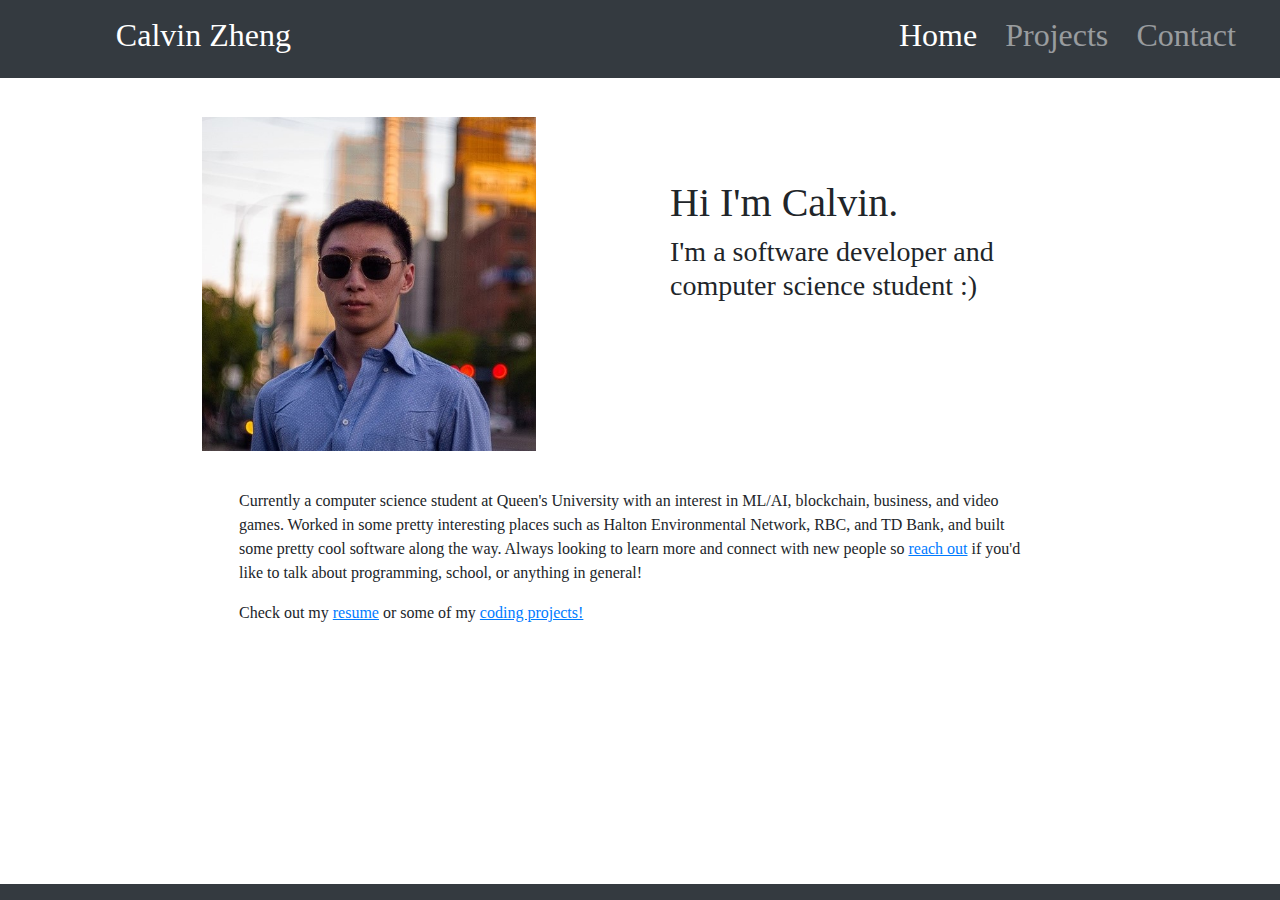
==== index.html @ 4ccfb494 "fix file structure" ====
<!doctype html>
<html lang="en">

<head>
	<!-- Required meta tags -->
	<meta charset="utf-8">
	<meta name="viewport" content="width=device-width, initial-scale=1, shrink-to-fit=no">

	<!-- Bootstrap CSS -->
	<link rel="stylesheet" href="css\bootstrap.min.css">

	<title>Calvin Zheng</title>
</head>

<body>
	<!-- nav bar -->
	<nav class="navbar navbar-dark bg-dark">
		<a class="navbar-brand" href="index.html" style="padding-left: 8%">
			<h2>Calvin Zheng</h2>
		</a>
		<!-- maybe use svg logo instead of name -->

		<div class="navbar-nav">

			<div class="d-flex justify-content-end">
				<a class="nav-item nav-link active" href="index.html" style="padding-right: 10%;">
					<h2>Home</h2><span class="sr-only">(current)</span>
				</a>
				<a class="nav-item nav-link" href="projects.html" style="padding-right: 10%;">
					<h2>Projects</h2>
				</a>
				<a class="nav-item nav-link" href="contact.html" style="padding-right: 10%">
					<h2>Contact</h2>
				</a>
			</div>
		</div>
	</nav>

	<!-- main content -->
	<div class="container" style="padding-top: 3%;">
		<div class="row justify-content-md-center">
			<div class="col col-lg-5">
				<img src="images\calvin.jpg" class="img-fluid" alt="Responsive image" style="max-width: 80%; padding-left: 5%;">
			</div>
			<div class="col col-lg-5">
				<div class="container">
					<h1 class="align-self-center" style="padding-top: 15%;">Hi I'm Calvin.</h1>
					<h3>I'm a software developer and computer science student :)</h3>
				</div>
			</div>
		</div>
	</div>
	<div class="container justify-content-md-center" style="padding-top: 3%; width: 65%;">
		<p>Currently a computer science student at Queen's University with an interest
			in ML/AI, blockchain, business, and video games. Worked in some pretty interesting places such as Halton Environmental
			Network, RBC, and TD Bank, and built some pretty cool software along the way. Always looking to learn more
			and connect with new people so <a class="page-link-bruh" href="contact.html">reach out</a> if you'd like to
			talk about programming, school, or anything in general!
		</p>
		<p>Check out my <a class="page-link-bruh" href="assets\Calvin_Zheng_Resume.pdf">resume</a> or some of my <a
				class="page-link-bruh" href="projects.html">coding projects!</a></p>
	</div>

	<nav class="navbar fixed-bottom navbar-light bg-dark"></nav>

	<!-- Optional JavaScript -->
	<!-- jQuery first, then Popper.js, then Bootstrap JS -->
	<script src="https://code.jquery.com/jquery-3.2.1.slim.min.js"
		integrity="sha384-KJ3o2DKtIkvYIK3UENzmM7KCkRr/rE9/Qpg6aAZGJwFDMVNA/GpGFF93hXpG5KkN"
		crossorigin="anonymous"></script>
	<script src="https://cdn.jsdelivr.net/npm/popper.js@1.12.9/dist/umd/popper.min.js"
		integrity="sha384-ApNbgh9B+Y1QKtv3Rn7W3mgPxhU9K/ScQsAP7hUibX39j7fakFPskvXusvfa0b4Q"
		crossorigin="anonymous"></script>
	<script src="https://cdn.jsdelivr.net/npm/bootstrap@4.0.0/dist/js/bootstrap.min.js"
		integrity="sha384-JZR6Spejh4U02d8jOt6vLEHfe/JQGiRRSQQxSfFWpi1MquVdAyjUar5+76PVCmYl"
		crossorigin="anonymous"></script>
</body>

</html>
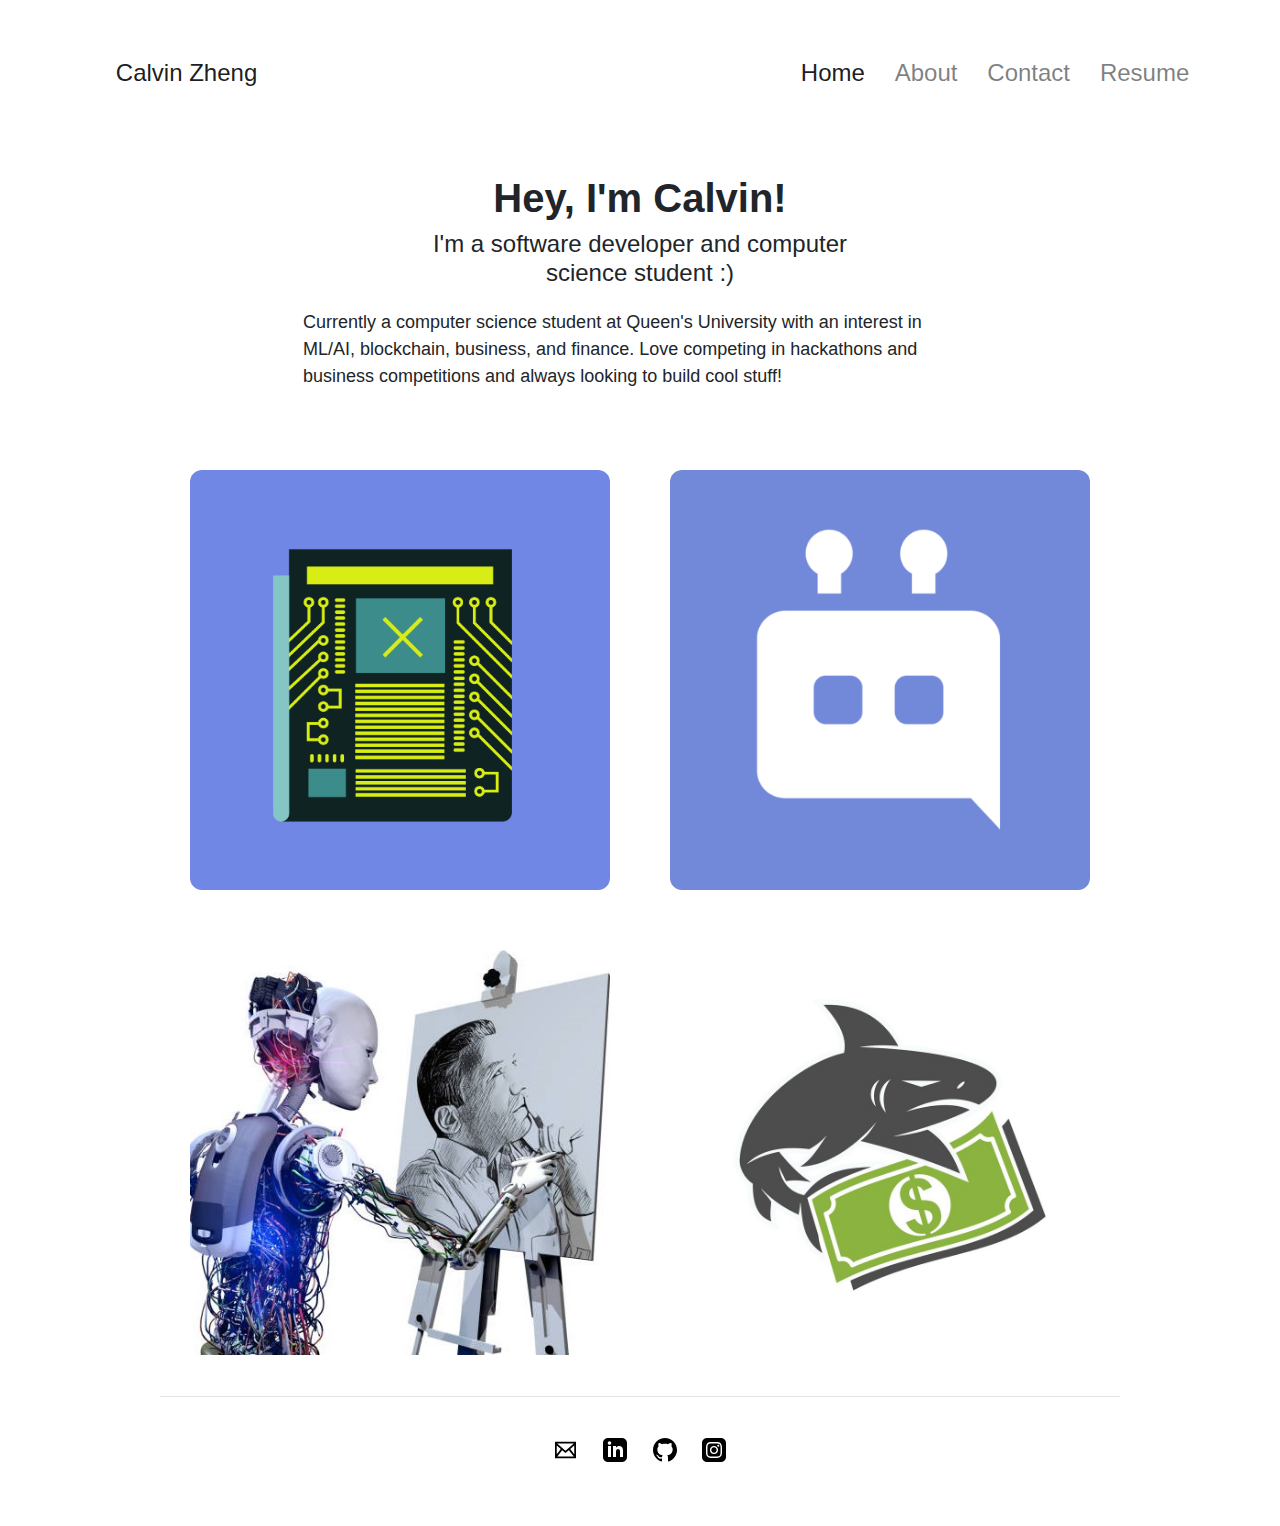
==== commit f07391d0: "v2" ====
--- a/index.html
+++ b/index.html
@@ -14,54 +14,176 @@
 
 <body>
 	<!-- nav bar -->
-	<nav class="navbar navbar-dark bg-dark">
+	<nav class="navbar navbar-light" style="padding-top: 4%;">
 		<a class="navbar-brand" href="index.html" style="padding-left: 8%">
-			<h2>Calvin Zheng</h2>
+			<h4>Calvin Zheng</h4>
 		</a>
-		<!-- maybe use svg logo instead of name -->
 
 		<div class="navbar-nav">
-
 			<div class="d-flex justify-content-end">
 				<a class="nav-item nav-link active" href="index.html" style="padding-right: 10%;">
-					<h2>Home</h2><span class="sr-only">(current)</span>
-				</a>
-				<a class="nav-item nav-link" href="projects.html" style="padding-right: 10%;">
-					<h2>Projects</h2>
+					<h4>Home</h4><span class="sr-only">(current)</span>
+				</a>
+				<a class="nav-item nav-link" href="about.html" style="padding-right: 10%;">
+					<h4>About</h4>
 				</a>
 				<a class="nav-item nav-link" href="contact.html" style="padding-right: 10%">
-					<h2>Contact</h2>
+					<h4>Contact</h4>
+				</a>
+				<a class="nav-item nav-link" href="assets\Calvin_Zheng_Resume.pdf" target="_blank"
+					style="padding-right: 25%">
+					<h4>Resume</h4>
 				</a>
 			</div>
 		</div>
 	</nav>
 
-	<!-- main content -->
-	<div class="container" style="padding-top: 3%;">
+	<!-- intro -->
+	<div class="container" style="padding-top: 0%;">
 		<div class="row justify-content-md-center">
 			<div class="col col-lg-5">
-				<img src="images\calvin.jpg" class="img-fluid" alt="Responsive image" style="max-width: 80%; padding-left: 5%;">
-			</div>
-			<div class="col col-lg-5">
 				<div class="container">
-					<h1 class="align-self-center" style="padding-top: 15%;">Hi I'm Calvin.</h1>
-					<h3>I'm a software developer and computer science student :)</h3>
+					<h1 class="align-self-center" style="padding-top: 15%; text-align: center;"><b>Hey, I'm Calvin!</b>
+					</h1>
+					<h4 style="text-align: center;">I'm a software developer and computer science student :)</h4>
 				</div>
 			</div>
 		</div>
 	</div>
-	<div class="container justify-content-md-center" style="padding-top: 3%; width: 65%;">
-		<p>Currently a computer science student at Queen's University with an interest
-			in ML/AI, blockchain, business, and video games. Worked in some pretty interesting places such as Halton Environmental
-			Network, RBC, and TD Bank, and built some pretty cool software along the way. Always looking to learn more
-			and connect with new people so <a class="page-link-bruh" href="contact.html">reach out</a> if you'd like to
-			talk about programming, school, or anything in general!
+	<div class="container justify-content-md-center" style="padding-top: 1%; width: 55%;">
+		<p style="font-size:large;">Currently a computer science student at Queen's University with an interest
+			in ML/AI, blockchain, business, and finance. Love competing in hackathons and business competitions and
+			always looking to build cool stuff!
 		</p>
-		<p>Check out my <a class="page-link-bruh" href="assets\Calvin_Zheng_Resume.pdf">resume</a> or some of my <a
-				class="page-link-bruh" href="projects.html">coding projects!</a></p>
 	</div>
 
-	<nav class="navbar fixed-bottom navbar-light bg-dark"></nav>
+	<!-- projects -->
+	<div class="container" style=" width: 75%; position: relative; padding-top: 5%;">
+		<div class="row">
+			<div class="col-md">
+				<div class="container project project1">
+					<a href="#">
+						<img src="assets\text_gen.png" class="img-fluid" alt="Responsive image"
+							style="width: auto; border-radius: 12px;">
+					</a>
+					<a href="https://github.com/calvinz168/Text-generator" target="_blank">
+						<div class="overlay1">
+							<div class="project-description">
+								<h2>AI Text Generator</h2>
+								<br>
+								<p style="text-align: left; font-size: medium;">A machine learning text generator built
+									for
+									Oakhacks using python on Jupyter Notebook, which works by slicing text into 'seeds',
+									calculating
+									the probability that a character follows another character, and generates text based
+									off
+									of this
+									probability.</p>
+							</div>
+						</div>
+					</a>
+				</div>
+			</div>
+			<div class="col-md">
+				<div class="container project project2">
+					<a href="#">
+						<img src="assets\bot.png" class="img-fluid" alt="Responsive image"
+							style="width: 100%; border-radius: 12px;">
+					</a>
+					<a href="https://github.com/calvinz168/pnuts-Discord-Bot" target="_blank">
+						<div class="overlay2">
+							<div class="project-description">
+								<h2>pnuts Discord Bot</h2>
+								<br>
+								<p style="text-align: left; font-size: medium;">Discord bot created for personal use,
+									and
+									is
+									capable of many utilities and actions such as: telling you the weather or time,
+									mentioning
+									certain members, basic arithmetic, retrieving random photos, and much more.</p>
+							</div>
+						</div>
+					</a>
+				</div>
+			</div>
+		</div>
+		<div class="row" style="padding-top: 5%;">
+			<div class="col-md">
+				<div class="container project project3">
+					<a href="#">
+						<img src="assets\smART.png" class="img-fluid" alt="Responsive image"
+							style="width: 100%; border-radius: 12px;">
+					</a>
+					<a href="https://github.com/calvinz168/smART" target="_blank">
+						<div class="overlay3">
+							<div class="project-description">
+								<h2>smART</h2>
+								<br>
+								<p style="text-align: left; font-size: medium;">A simple virtual assistant created in
+									python as
+									a
+									small side project. Similar to the pnuts discord bot, the assistant has multiple
+									utilities
+									such
+									as: telling you the weather or time, responding to specific commands, and Google
+									searching
+									for
+									given prompts.</p>
+							</div>
+						</div>
+					</a>
+				</div>
+			</div>
+			<div class="col-md">
+				<div class="container project project4">
+					<a href="#">
+						<img src="assets\floppa.jpg" class="img-fluid" alt="Responsive image"
+							style="width: 100%; border-radius: 12px;">
+					</a>
+					<a href="https://github.com/calvinz168/Floppa-Finance" target="_blank">
+						<div class="overlay4">
+							<div class="project-description">
+								<h2>Floppa Finance</h2>
+								<br>
+								<p style="text-align: left; font-size: medium;">A project developed for the TU20 Cup
+									Competition; Floppa Finance is a web-based application designed to help educate
+									youth about
+									finance. Floppa Finance utilizes a Python backend with a HTML/CSS frontend and uses
+									the Flask
+									package to integrate them.</p>
+							</div>
+						</div>
+					</a>
+				</div>
+			</div>
+		</div>
+	</div>
+
+	<!-- bottom nav -->
+
+
+	<br>
+	<hr style="width: 75%;">
+	<br>
+
+	<ul class="nav justify-content-center" style="padding-bottom: 5%;">
+		<li class="nav-item" style="padding-right: 2%;">
+			<a href="mailto: calvinz168@gmail.com" target="_blank"><img src="assets\mail.svg"
+					style="width: 100%; padding: 5%;"></a>
+		</li>
+		<li class="nav-item" style="padding-right: 2%;">
+			<a href="https://www.linkedin.com/in/zheng-calvin/" target="_blank"><img src="assets\linkedin.svg"
+					style="width: 100%;"></a>
+		</li>
+		<li class="nav-item" style="padding-right: 2%;">
+			<a href="https://github.com/calvinz168" target="_blank"><img src="assets\github.svg"
+					style="width: 100%;"></a>
+		</li>
+		<li class="nav-item">
+			<a href="https://www.instagram.com/calv.zheng/" target="_blank"><img src="assets\instagram.svg"
+					style="width: 100%;"></a>
+		</li>
+	</ul>
 
 	<!-- Optional JavaScript -->
 	<!-- jQuery first, then Popper.js, then Bootstrap JS -->
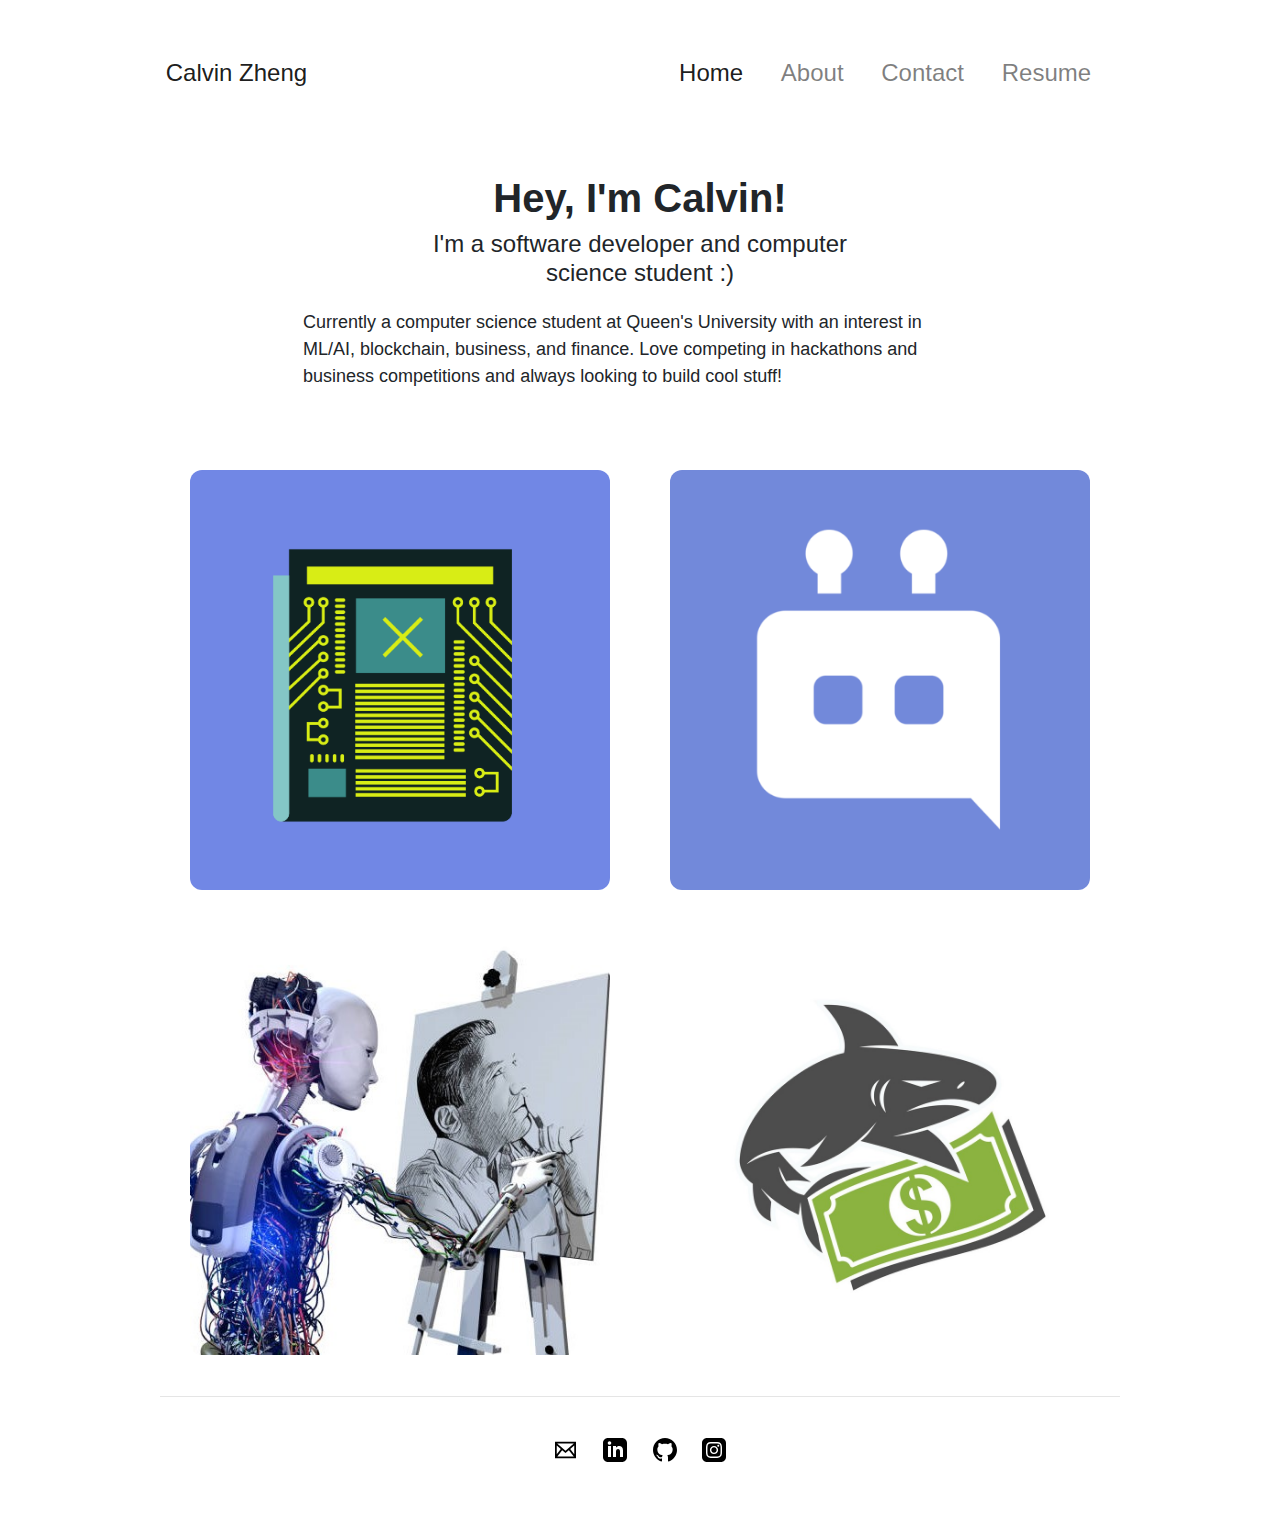
==== commit 1a495839: "responsive nav bar" ====
--- a/index.html
+++ b/index.html
@@ -4,7 +4,7 @@
 <head>
 	<!-- Required meta tags -->
 	<meta charset="utf-8">
-	<meta name="viewport" content="width=device-width, initial-scale=1, shrink-to-fit=no">
+	<meta name="viewport" content="width=device-width, initial-scale=1">
 
 	<!-- Bootstrap CSS -->
 	<link rel="stylesheet" href="css\bootstrap.min.css">
@@ -15,26 +15,40 @@
 <body>
 	<!-- nav bar -->
 	<nav class="navbar navbar-light" style="padding-top: 4%;">
-		<a class="navbar-brand" href="index.html" style="padding-left: 8%">
+		<a class="navbar-brand" href="index.html" style="padding-left: 12%">
 			<h4>Calvin Zheng</h4>
 		</a>
 
 		<div class="navbar-nav">
 			<div class="d-flex justify-content-end">
-				<a class="nav-item nav-link active" href="index.html" style="padding-right: 10%;">
+				<a class="nav-item nav-link active nav-bruh" href="index.html" style="padding-right: 10%;">
 					<h4>Home</h4><span class="sr-only">(current)</span>
 				</a>
-				<a class="nav-item nav-link" href="about.html" style="padding-right: 10%;">
+				<a class="nav-item nav-link nav-bruh" href="about.html" style="padding-right: 10%;">
 					<h4>About</h4>
 				</a>
-				<a class="nav-item nav-link" href="contact.html" style="padding-right: 10%">
+				<a class="nav-item nav-link nav-bruh" href="contact.html" style="padding-right: 10%">
 					<h4>Contact</h4>
 				</a>
-				<a class="nav-item nav-link" href="assets\Calvin_Zheng_Resume.pdf" target="_blank"
+				<a class="nav-item nav-link nav-bruh" href="assets\Calvin_Zheng_Resume.pdf" target="_blank"
 					style="padding-right: 25%">
 					<h4>Resume</h4>
 				</a>
-			</div>
+				<a>
+					<div class="btn-group dropleft">
+						<button type="button" class="btn btn-secondary dropdown-toggle topnav" href="#"
+							id="navbarDropdown" role="button" data-toggle="dropdown" aria-haspopup="true"
+							aria-expanded="false">
+							Menu
+				</a>
+				<div class="dropdown-menu" aria-labelledby="navbarDropdownMenuLink" style="position: absolute;">
+					<a class="dropdown-item" href="index.html">Home</a>
+					<a class="dropdown-item" href="about.html">About</a>
+					<a class="dropdown-item" href="contact.html">Contact</a>
+					<a class="dropdown-item" href="assets\Calvin_Zheng_Resume.pdf">Resume</a>
+				</div>
+			</div>
+			</a>
 		</div>
 	</nav>
 
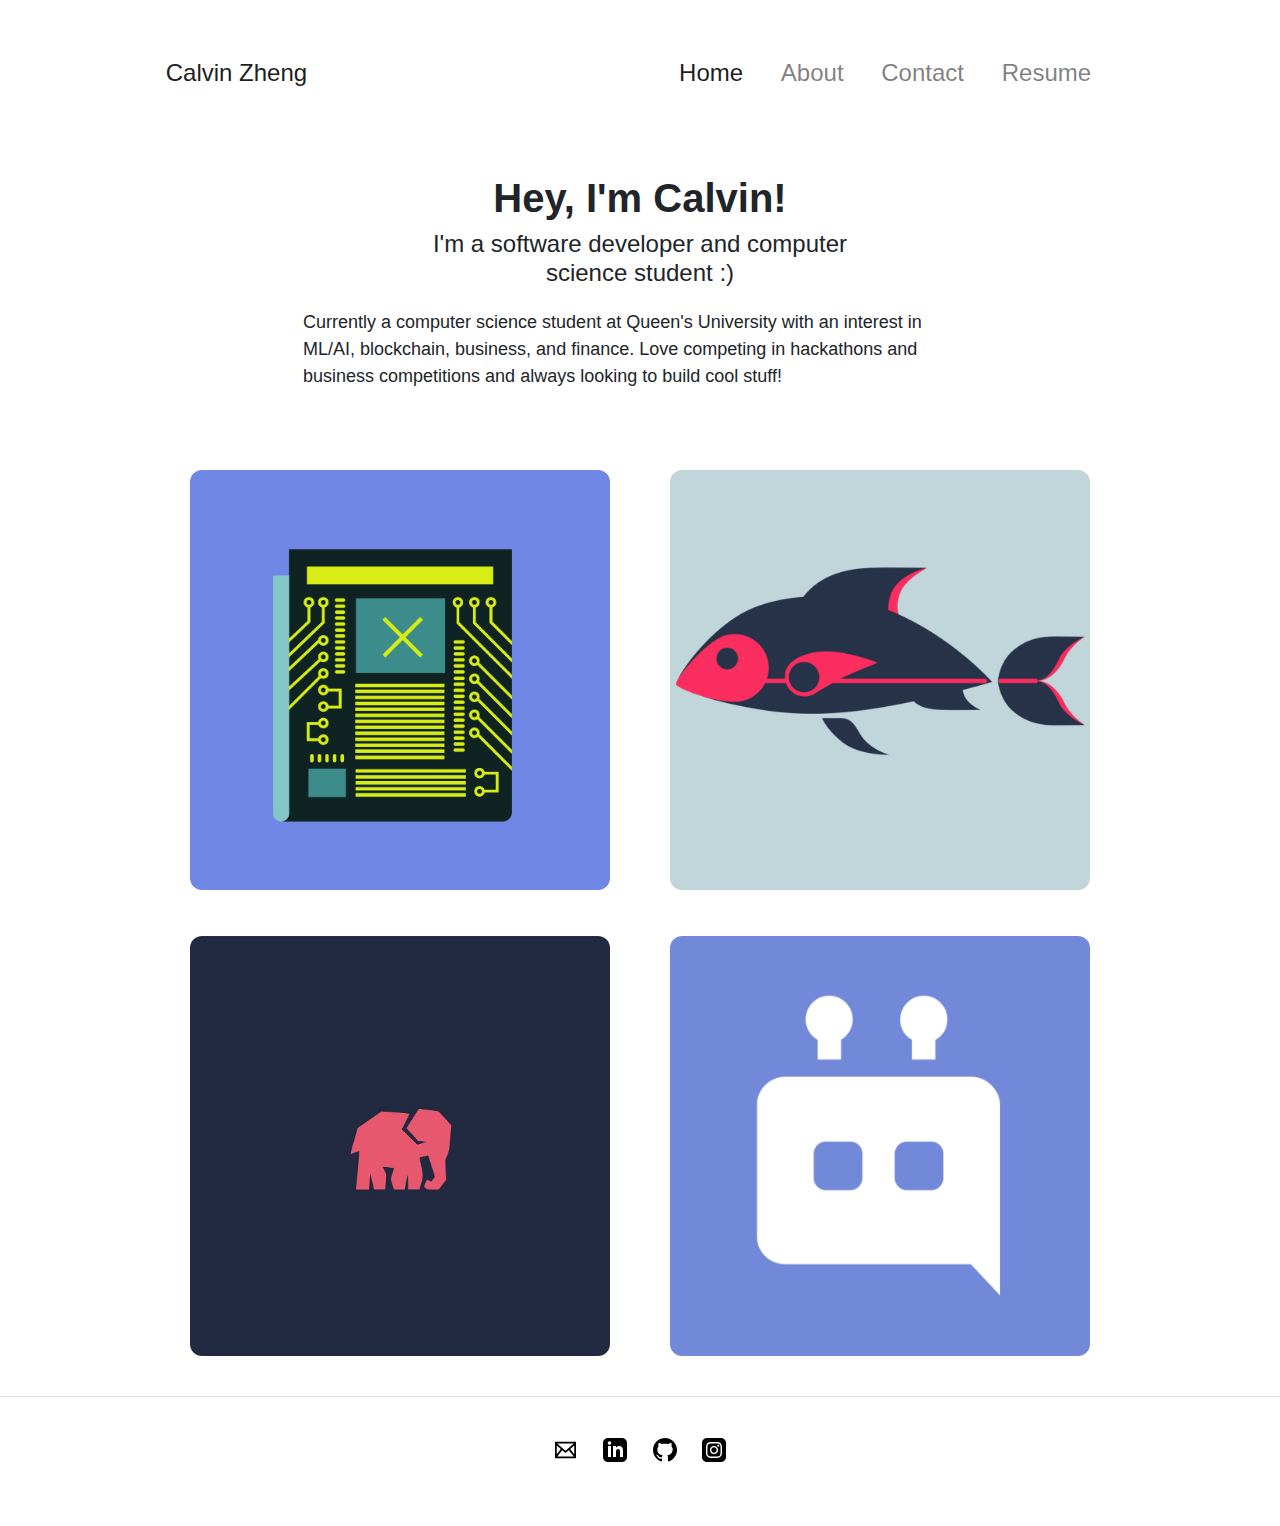
==== commit df8f1168: "v3" ====
--- a/index.html
+++ b/index.html
@@ -34,22 +34,23 @@
 					style="padding-right: 25%">
 					<h4>Resume</h4>
 				</a>
-				<a>
-					<div class="btn-group dropleft">
-						<button type="button" class="btn btn-secondary dropdown-toggle topnav" href="#"
-							id="navbarDropdown" role="button" data-toggle="dropdown" aria-haspopup="true"
-							aria-expanded="false">
-							Menu
-				</a>
-				<div class="dropdown-menu" aria-labelledby="navbarDropdownMenuLink" style="position: absolute;">
-					<a class="dropdown-item" href="index.html">Home</a>
-					<a class="dropdown-item" href="about.html">About</a>
-					<a class="dropdown-item" href="contact.html">Contact</a>
-					<a class="dropdown-item" href="assets\Calvin_Zheng_Resume.pdf">Resume</a>
-				</div>
-			</div>
-			</a>
-		</div>
+
+				<div class="btn-group dropleft">
+					<button type="button" class="btn btn-secondary dropdown-toggle topnav" href="#" id="navbarDropdown"
+						role="button" data-toggle="dropdown" aria-haspopup="true" aria-expanded="false">
+						Menu</button>
+
+					<div class="dropdown-menu" aria-labelledby="navbarDropdownMenuLink" style="position: absolute;">
+						<a class="nav-item nav-link dropdown-item" href="index.html" style="padding-left:5%;">Home</a>
+						<a class="nav-item nav-link dropdown-item" href="about.html" style="padding-left:5%;">About</a>
+						<a class="nav-item nav-link dropdown-item" href="contact.html"
+							style="padding-left:5%;">Contact</a>
+						<a class="nav-item nav-link dropdown-item" href="assets\Calvin_Zheng_Resume.pdf"
+							style="padding-left:5%;">Resume</a>
+					</div>
+				</div>
+				</a>
+			</div>
 	</nav>
 
 	<!-- intro -->
@@ -82,8 +83,8 @@
 					</a>
 					<a href="https://github.com/calvinz168/Text-generator" target="_blank">
 						<div class="overlay1">
-							<div class="project-description">
-								<h2>AI Text Generator</h2>
+							<div class="project-description" style="align-items: center; padding-top: 25%;">
+								<h2 style="text-align: center;">AI Text Generator</h2>
 								<br>
 								<p style="text-align: left; font-size: medium;">A machine learning text generator built
 									for
@@ -99,6 +100,55 @@
 				</div>
 			</div>
 			<div class="col-md">
+				<div class="container project project4">
+					<a href="#">
+						<img src="assets\floppa.png" class="img-fluid" alt="Responsive image"
+							style="width: 100%; border-radius: 12px;">
+					</a>
+					<a href="https://github.com/calvinz168/Floppa-Finance" target="_blank">
+						<div class="overlay4">
+							<div class="project-description" style="align-items: center; padding-top: 25%;">
+								<h2 style="text-align: center;">Floppa Finance</h2>
+								<br>
+								<p style="text-align: left; font-size: medium;">A project developed for the TU20 Cup
+									Competition; Floppa Finance is a web-based application designed to help educate
+									youth about
+									finance. Floppa Finance utilizes a Python backend with a HTML/CSS frontend and uses
+									the Flask
+									package to integrate them.</p>
+							</div>
+						</div>
+					</a>
+				</div>
+
+			</div>
+		</div>
+		<div class="row" style="padding-top: 5%;">
+			<div class="col-md">
+				<div class="container project project3">
+					<a href="#">
+						<img src="assets\smART.png" class="img-fluid" alt="Responsive image"
+							style="width: 100%; border-radius: 12px;">
+					</a>
+					<a href="https://github.com/calvinz168/smART" target="_blank">
+						<div class="overlay3">
+							<div class="project-description" style="align-items: center; padding-top: 25%;">
+								<h2 style="text-align: center;">smART</h2>
+								<br>
+								<p style="text-align: left; font-size: medium;"> Developed for Hack the North 2021,
+									smART is an art recommendation web app that
+									uses the InceptionV3 CNN Model to output visually similar images compared to a user
+									inputted image.
+									Developed using Python, Flask, TensorFlow, and AWS EC2, this was a challenging but
+									rewarding project to
+									develop in 48 hours.
+								</p>
+							</div>
+						</div>
+					</a>
+				</div>
+			</div>
+			<div class="col-md">
 				<div class="container project project2">
 					<a href="#">
 						<img src="assets\bot.png" class="img-fluid" alt="Responsive image"
@@ -106,8 +156,8 @@
 					</a>
 					<a href="https://github.com/calvinz168/pnuts-Discord-Bot" target="_blank">
 						<div class="overlay2">
-							<div class="project-description">
-								<h2>pnuts Discord Bot</h2>
+							<div class="project-description" style="align-items: center; padding-top: 25%;">
+								<h2 style="text-align: center;">pnuts Discord Bot</h2>
 								<br>
 								<p style="text-align: left; font-size: medium;">Discord bot created for personal use,
 									and
@@ -121,63 +171,13 @@
 				</div>
 			</div>
 		</div>
-		<div class="row" style="padding-top: 5%;">
-			<div class="col-md">
-				<div class="container project project3">
-					<a href="#">
-						<img src="assets\smART.png" class="img-fluid" alt="Responsive image"
-							style="width: 100%; border-radius: 12px;">
-					</a>
-					<a href="https://github.com/calvinz168/smART" target="_blank">
-						<div class="overlay3">
-							<div class="project-description">
-								<h2>smART</h2>
-								<br>
-								<p style="text-align: left; font-size: medium;">A simple virtual assistant created in
-									python as
-									a
-									small side project. Similar to the pnuts discord bot, the assistant has multiple
-									utilities
-									such
-									as: telling you the weather or time, responding to specific commands, and Google
-									searching
-									for
-									given prompts.</p>
-							</div>
-						</div>
-					</a>
-				</div>
-			</div>
-			<div class="col-md">
-				<div class="container project project4">
-					<a href="#">
-						<img src="assets\floppa.jpg" class="img-fluid" alt="Responsive image"
-							style="width: 100%; border-radius: 12px;">
-					</a>
-					<a href="https://github.com/calvinz168/Floppa-Finance" target="_blank">
-						<div class="overlay4">
-							<div class="project-description">
-								<h2>Floppa Finance</h2>
-								<br>
-								<p style="text-align: left; font-size: medium;">A project developed for the TU20 Cup
-									Competition; Floppa Finance is a web-based application designed to help educate
-									youth about
-									finance. Floppa Finance utilizes a Python backend with a HTML/CSS frontend and uses
-									the Flask
-									package to integrate them.</p>
-							</div>
-						</div>
-					</a>
-				</div>
-			</div>
-		</div>
 	</div>
 
 	<!-- bottom nav -->
 
 
 	<br>
-	<hr style="width: 75%;">
+	<hr>
 	<br>
 
 	<ul class="nav justify-content-center" style="padding-bottom: 5%;">
